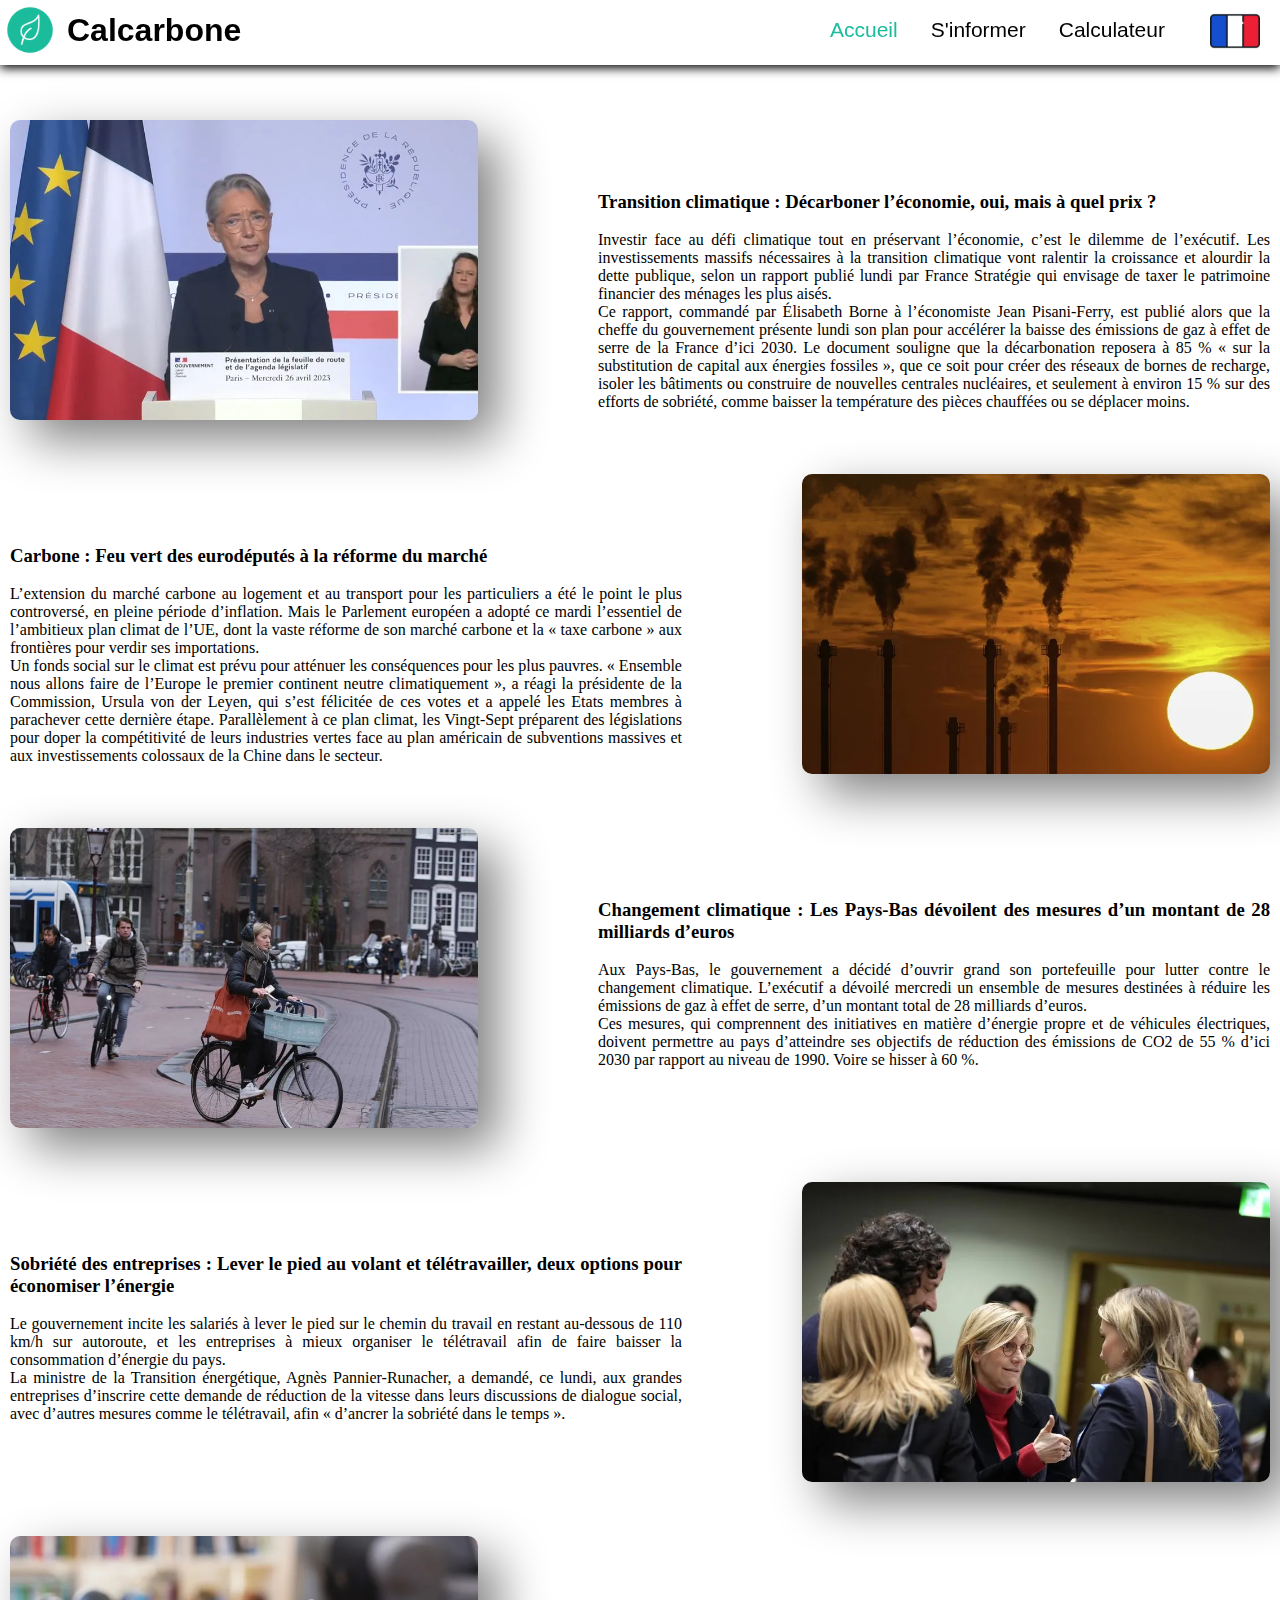
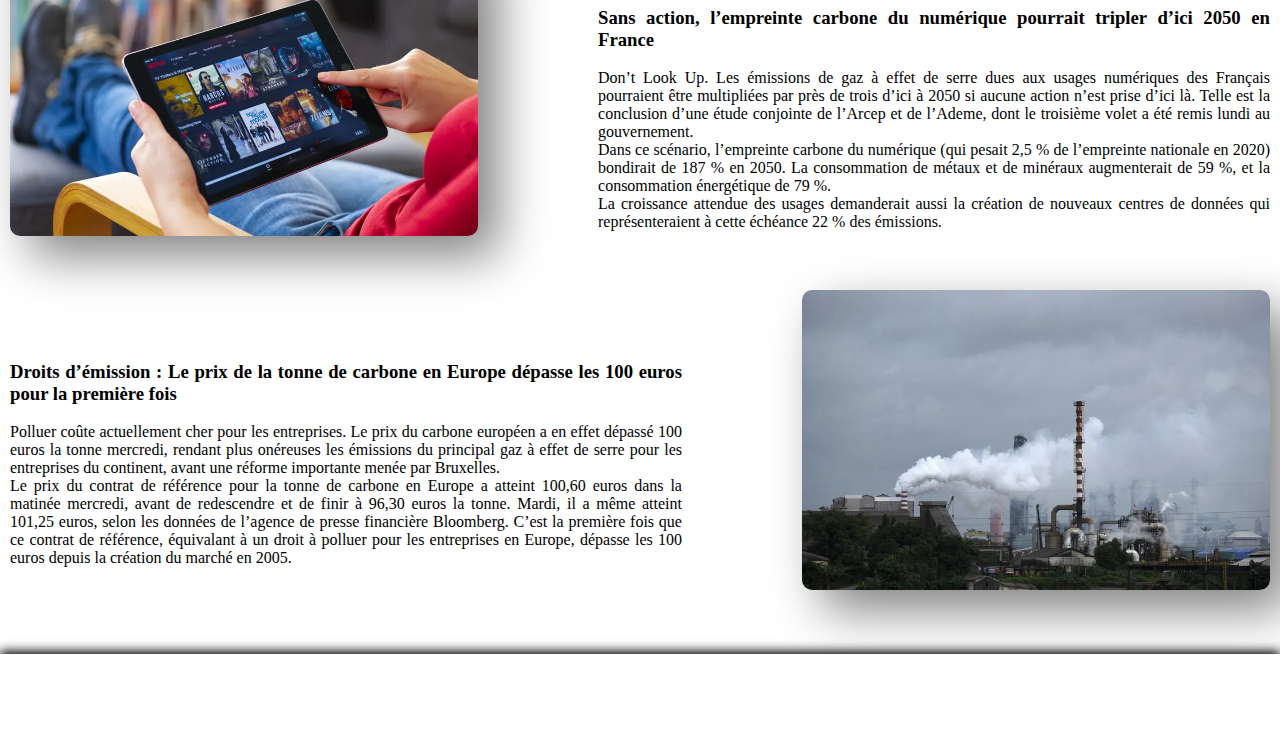
==== HTML/accueil.html @ 68f4d606 "Elements graphiques et réorganisation des fichiers" ====
<!DOCTYPE html>
<html lang="fr">
<head>
    <meta charset="UTF-8">
    <meta name="viewport" content="width=device-width, initial-scale=1.0">
    <link rel="stylesheet" href="../CSS/style.css">
    <link href="https://fonts.cdnfonts.com/css/itim" rel="stylesheet">
    <title>Calcarbone - Accueil</title>
</head>
<body>
    <header>
        <div id="Logo-Comp">
            <img src="../Sources/Logos/feuille_logo.png" width="50" height="50">
            <h1 class="Logo">Calcarbone</h1>
        </div>
        <div id="Menu_langue">
            <nav class="navi">
            <ul>
                <li><a href="./accueil.html" id="EnCours">Accueil</a></li>
                <li><a href="./informations.html">S'informer</a></li>
                <li><a href="./calculateur.html">Calculateur</a></li>
            </ul>
            </nav>
            <img class="Icon-Menu" src="../Sources/Logos/Logo_Menu.svg.png" alt="Menu" onclick="">
            <img class="langue" src="../Sources/Logos/france.png">
        </div>
    </header>
    <section class="sectionNews">
        <a href="https://www.20minutes.fr/planete/4037863-20230522-transition-climatique-decarboner-economie-oui-prix">
            <img src="../Sources/Articles/IMG_Act1.png" alt="Actualité 1">
        </a>
        <div class="text-left">
            <h3>Transition climatique : Décarboner l’économie, oui, mais à quel prix ?</h3>
            <p> Investir face au défi climatique tout en préservant l’économie, c’est le dilemme de l’exécutif. Les investissements massifs nécessaires à la transition climatique vont ralentir la croissance et alourdir la dette publique, selon un rapport publié lundi par France Stratégie qui envisage de taxer le patrimoine financier des ménages les plus aisés.<br>
                Ce rapport, commandé par Élisabeth Borne à l’économiste Jean Pisani-Ferry, est publié alors que la cheffe du gouvernement présente lundi son plan pour accélérer la baisse des émissions de gaz à effet de serre de la France d’ici 2030. Le document souligne que la décarbonation reposera à 85 % « sur la substitution de capital aux énergies fossiles », que ce soit pour créer des réseaux de bornes de recharge, isoler les bâtiments ou construire de nouvelles centrales nucléaires, et seulement à environ 15 % sur des efforts de sobriété, comme baisser la température des pièces chauffées ou se déplacer moins.</p>
        </div>
    </section>
    <section class="sectionNews">
        <div class="text-right">
            <h3>Carbone : Feu vert des eurodéputés à la réforme du marché</h3>
            <p> L’extension du marché carbone au logement et au transport pour les particuliers a été le point le plus controversé, en pleine période d’inflation. Mais le Parlement européen a adopté ce mardi l’essentiel de l’ambitieux plan climat de l’UE, dont la vaste réforme de son marché carbone et la « taxe carbone » aux frontières pour verdir ses importations.<br>
                Un fonds social sur le climat est prévu pour atténuer les conséquences pour les plus pauvres. « Ensemble nous allons faire de l’Europe le premier continent neutre climatiquement », a réagi la présidente de la Commission, Ursula von der Leyen, qui s’est félicitée de ces votes et a appelé les Etats membres à parachever cette dernière étape. Parallèlement à ce plan climat, les Vingt-Sept préparent des législations pour doper la compétitivité de leurs industries vertes face au plan américain de subventions massives et aux investissements colossaux de la Chine dans le secteur.
            </p>
        </div>
        <a href="https://www.20minutes.fr/planete/4033201-20230418-climat-feu-vert-eurodeputes-reforme-marche-carbone">
            <img src="../Sources/Articles/IMG_Act2.png" alt="Actualité 2">
        </a>
    </section>
    <section class="sectionNews">
        <a href="https://www.20minutes.fr/planete/4037863-20230522-transition-climatique-decarboner-economie-oui-prix">
            <img src="../Sources/Articles/IMG_Act3.png" alt="Actualité 3">
        </a>
        <div class="text-left">
            <h3>Changement climatique : Les Pays-Bas dévoilent des mesures d’un montant de 28 milliards d’euros</h3>
            <p>
                Aux Pays-Bas, le gouvernement a décidé d’ouvrir grand son portefeuille pour lutter contre le changement climatique. L’exécutif a dévoilé mercredi un ensemble de mesures destinées à réduire les émissions de gaz à effet de serre, d’un montant total de 28 milliards d’euros.<br>
                Ces mesures, qui comprennent des initiatives en matière d’énergie propre et de véhicules électriques, doivent permettre au pays d’atteindre ses objectifs de réduction des émissions de CO2 de 55 % d’ici 2030 par rapport au niveau de 1990. Voire se hisser à 60 %.
            </p>
        </div>
    </section>
    <section class="sectionNews">
        <div class="text-right">
            <h3>Sobriété des entreprises : Lever le pied au volant et télétravailler, deux options pour économiser l’énergie</h3>
            <p>
                Le gouvernement incite les salariés à lever le pied sur le chemin du travail en restant au-dessous de 110 km/h sur autoroute, et les entreprises à mieux organiser le télétravail afin de faire baisser la consommation d’énergie du pays.<br>
                La ministre de la Transition énergétique, Agnès Pannier-Runacher, a demandé, ce lundi, aux grandes entreprises d’inscrire cette demande de réduction de la vitesse dans leurs discussions de dialogue social, avec d’autres mesures comme le télétravail, afin « d’ancrer la sobriété dans le temps ».
            </p>
        </div>
        <a href="https://www.20minutes.fr/planete/4030942-20230403-sobriete-entreprises-lever-pied-volant-teletravailler-deux-options-economiser-energie">
            <img src="../Sources/Articles/IMG_Act4.png" alt="Actualité 4">
        </a>
    </section>
    <section class="sectionNews">
        <a href="https://www.20minutes.fr/planete/environnement/4026677-20230306-action-empreinte-carbone-numerique-pourrait-tripler-2050-france">
            <img src="../Sources/Articles/IMG_Act5.png" alt="Actualité 5">
        </a>
        <div class="text-left">
            <h3>Sans action, l’empreinte carbone du numérique pourrait tripler d’ici 2050 en France</h3>
            <p>
                Don’t Look Up. Les émissions de gaz à effet de serre dues aux usages numériques des Français pourraient être multipliées par près de trois d’ici à 2050 si aucune action n’est prise d’ici là. Telle est la conclusion d’une étude conjointe de l’Arcep et de l’Ademe, dont le troisième volet a été remis lundi au gouvernement.<br>
                Dans ce scénario, l’empreinte carbone du numérique (qui pesait 2,5 % de l’empreinte nationale en 2020) bondirait de 187 % en 2050. La consommation de métaux et de minéraux augmenterait de 59 %, et la consommation énergétique de 79 %.<br>
                La croissance attendue des usages demanderait aussi la création de nouveaux centres de données qui représenteraient à cette échéance 22 % des émissions.
            </p>
        </div>
        
    </section>
    <section class="sectionNews">
        <div class="text-right">
            <h3>Droits d’émission : Le prix de la tonne de carbone en Europe dépasse les 100 euros pour la première fois</h3>
            <p> 
                Polluer coûte actuellement cher pour les entreprises. Le prix du carbone européen a en effet dépassé 100 euros la tonne mercredi, rendant plus onéreuses les émissions du principal gaz à effet de serre pour les entreprises du continent, avant une réforme importante menée par Bruxelles.<br>
                Le prix du contrat de référence pour la tonne de carbone en Europe a atteint 100,60 euros dans la matinée mercredi, avant de redescendre et de finir à 96,30 euros la tonne. Mardi, il a même atteint 101,25 euros, selon les données de l’agence de presse financière Bloomberg. C’est la première fois que ce contrat de référence, équivalant à un droit à polluer pour les entreprises en Europe, dépasse les 100 euros depuis la création du marché en 2005.
            </p>
        </div>
        <a href="Droits d’émission : Le prix de la tonne de carbone en Europe dépasse les 100 euros pour la première fois">
            <img src="../Sources/Articles/IMG_Act6.png" alt="Actualité 6">
        </a>
    </section>
    <footer></footer>
</body>
</html>
---- CSS/style.css ----
/* Import des feuilles de style spécifiques au pages */

@import url(accueil.css);
@import url(informations.css);
@import url(calculateur.css);
@import url(APropos.css);
@import url(sources.css);

/* Styles communs à toutes les pages */

header{
    box-shadow: 0 3px 10px black;
    width: 100%;
    height: 65px;
    display: flex;
    justify-content: space-between;
    position: fixed;
    top: 0px;
    background-color: white;
}

    #Logo-Comp{
        padding: 5px 0 0 5px;
        width: 300px;
    }

    .Logo{
        display: inline-block;
        position: relative;
        bottom: 14px;
        left: 8px;
        font-family: 'Itim', sans-serif;
    }

    .navi{
        width: 355px;
        text-decoration: none;
        position: relative;
        bottom: 5px;
        margin-right: 35px;
    }

        .navi ul{
            display: flex;
            justify-content: space-between;
            list-style-type: none;
            font-family: 'Itim', sans-serif;
            font-size: 21px;
            position: relative;
            bottom: 3px;
            padding: 0;
        }

        .navi ul li{
            padding: 5px 10px 5px 10px;
        }

        .navi ul li:hover{
            box-shadow: 3px 3px 7px black;
            border-radius: 30px;
        }

        .navi a{
            text-decoration: none;
            color: black;
        }

    #EnCours{
        color: rgba(26, 188, 156, 1);
    }

    .Icon-Menu {
        display: none;
    }

    .langue{
        padding: 6px 0 0 0;
        width: 50px;
        height: 50px;
    }

    #Menu_langue{
        display: flex;
        justify-content: right;
        width: 490px;
        padding: 0 20px 0 0;
    }

body {
    margin: 80px 0px 0px 0px;
    position: absolute;
    width: 100%;
}

footer {
    position: relative;
    display: flex;
    justify-content: space-between;
    height: 100px;
    width: auto;
    background-color: white;
    box-shadow: 0 -3px 10px black;
    top: 20px;
}

    footer a {
        text-decoration: none;
        color: rgba(26, 188, 156, 1);
    }

@media screen and (max-width: 1000px) {
    header .navi {
        display: none;
    }

    .Icon-Menu {
        display: block;
        width: 30px;
        height: 30px;
        margin: auto 20px auto 0;
    }

}
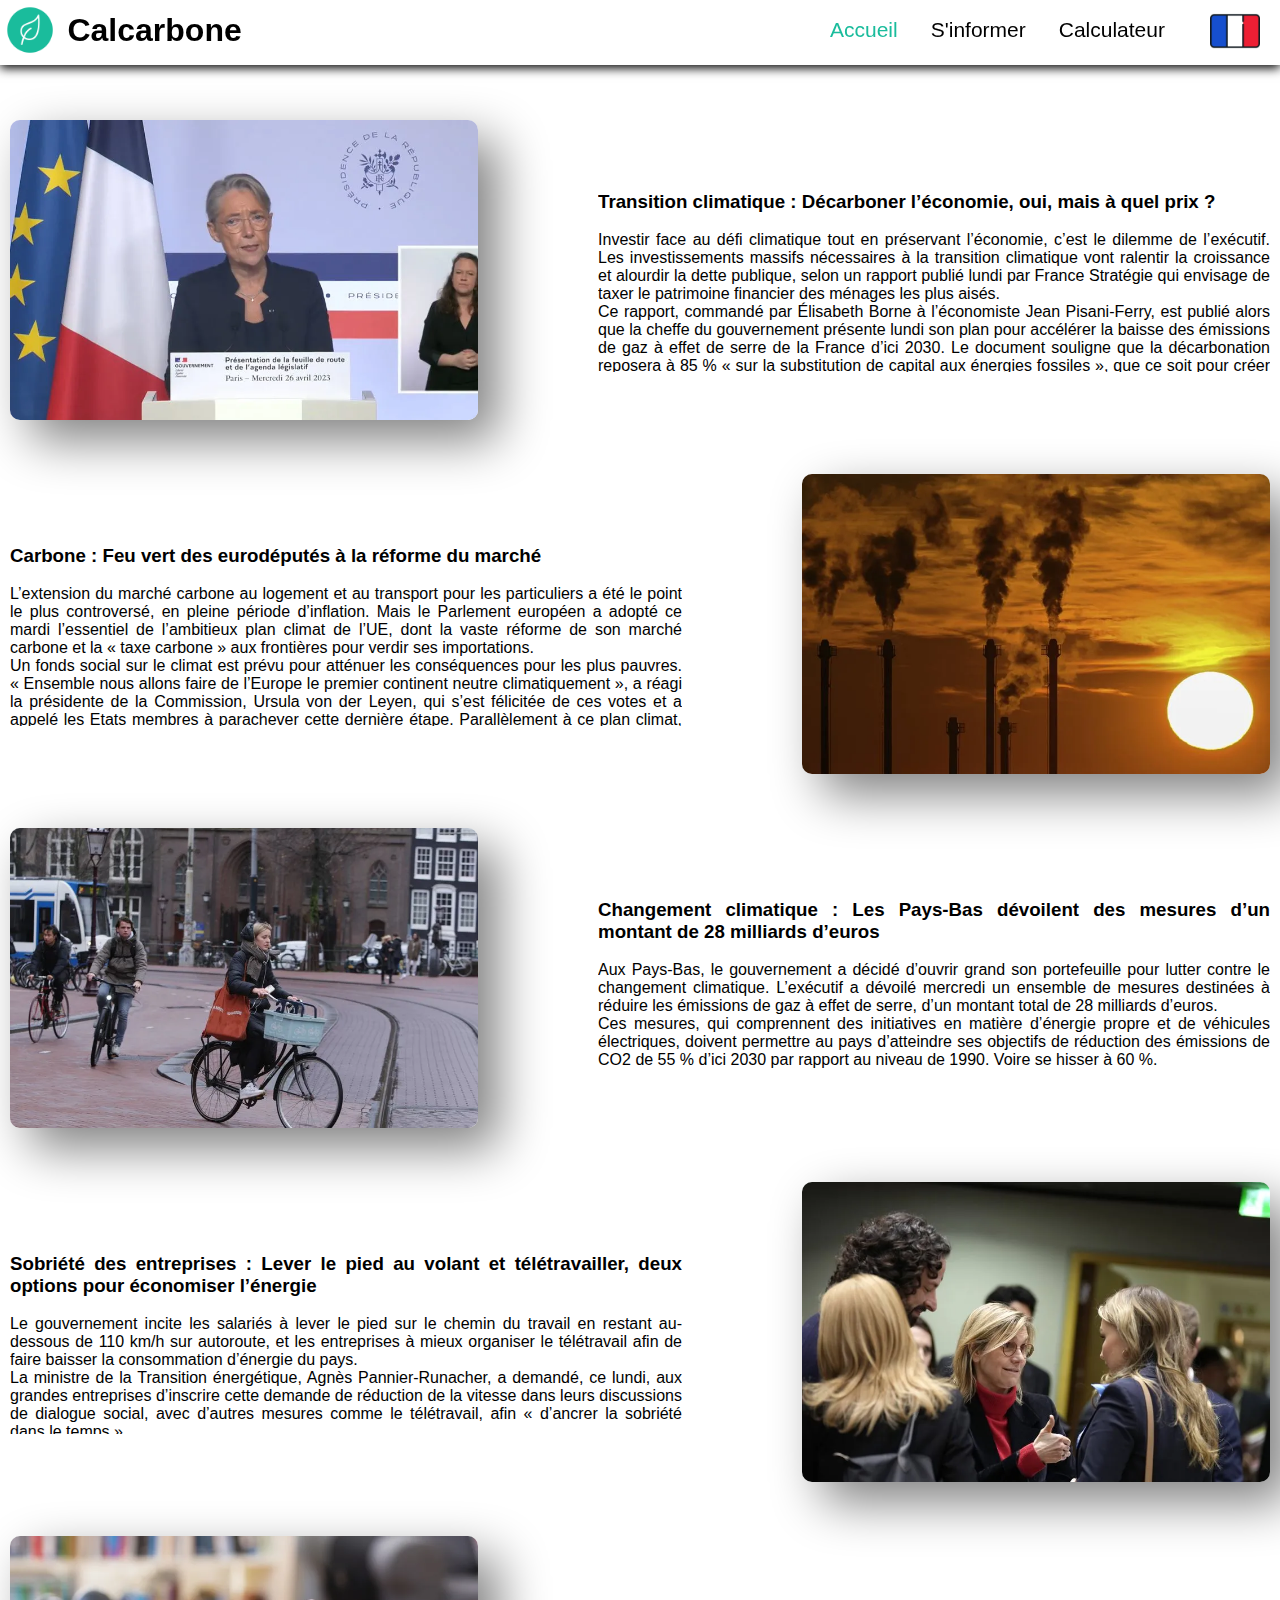
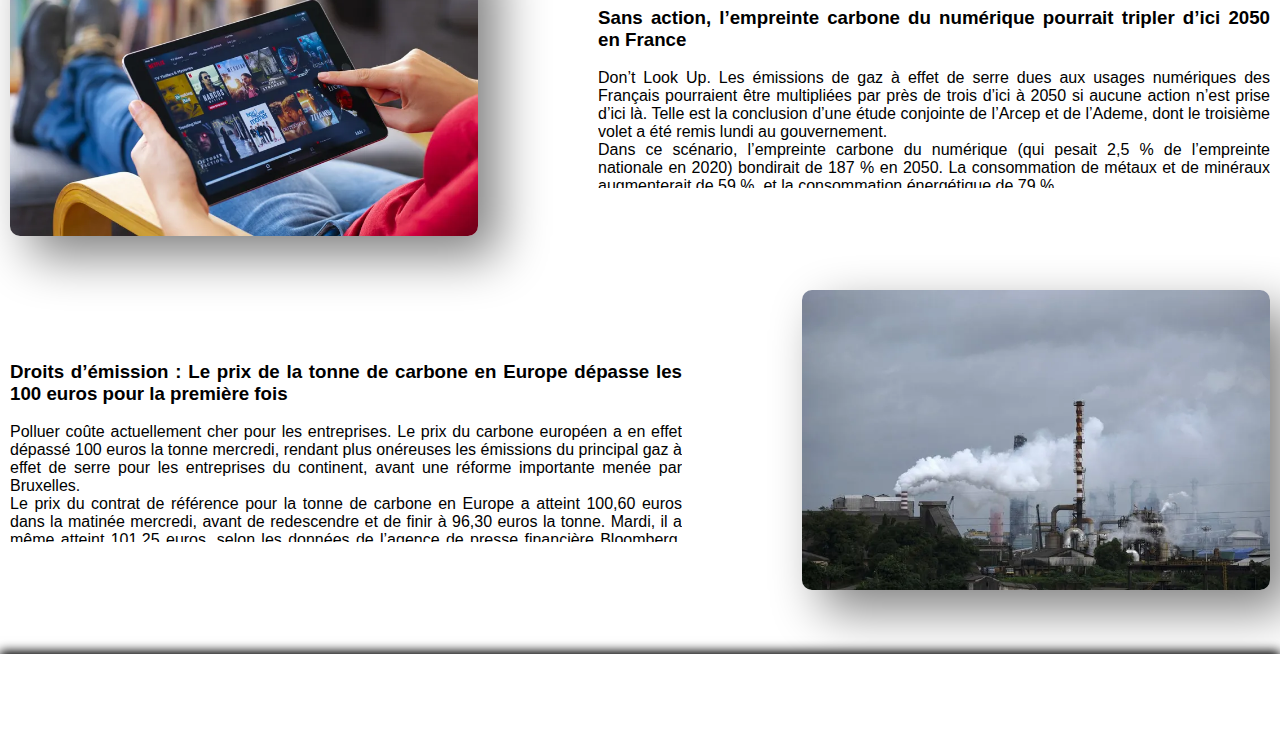
==== commit e4e5ad5f: "Création de la page calculateur, passage au W3C" ====
--- a/HTML/accueil.html
+++ b/HTML/accueil.html
@@ -10,7 +10,7 @@
 <body>
     <header>
         <div id="Logo-Comp">
-            <img src="../Sources/Logos/feuille_logo.png" width="50" height="50">
+            <img src="../Sources/Logos/feuille_logo.png" width="50" height="50" alt="">
             <h1 class="Logo">Calcarbone</h1>
         </div>
         <div id="Menu_langue">
@@ -22,7 +22,7 @@
             </ul>
             </nav>
             <img class="Icon-Menu" src="../Sources/Logos/Logo_Menu.svg.png" alt="Menu" onclick="">
-            <img class="langue" src="../Sources/Logos/france.png">
+            <img class="langue" src="../Sources/Logos/france.png"  alt="Langage">
         </div>
     </header>
     <section class="sectionNews">
@@ -92,7 +92,7 @@
                 Le prix du contrat de référence pour la tonne de carbone en Europe a atteint 100,60 euros dans la matinée mercredi, avant de redescendre et de finir à 96,30 euros la tonne. Mardi, il a même atteint 101,25 euros, selon les données de l’agence de presse financière Bloomberg. C’est la première fois que ce contrat de référence, équivalant à un droit à polluer pour les entreprises en Europe, dépasse les 100 euros depuis la création du marché en 2005.
             </p>
         </div>
-        <a href="Droits d’émission : Le prix de la tonne de carbone en Europe dépasse les 100 euros pour la première fois">
+        <a href="">
             <img src="../Sources/Articles/IMG_Act6.png" alt="Actualité 6">
         </a>
     </section>
--- a/CSS/style.css
+++ b/CSS/style.css
@@ -90,6 +90,7 @@
     margin: 80px 0px 0px 0px;
     position: absolute;
     width: 100%;
+    font-family: 'Itim', sans-serif;
 }
 
 footer {
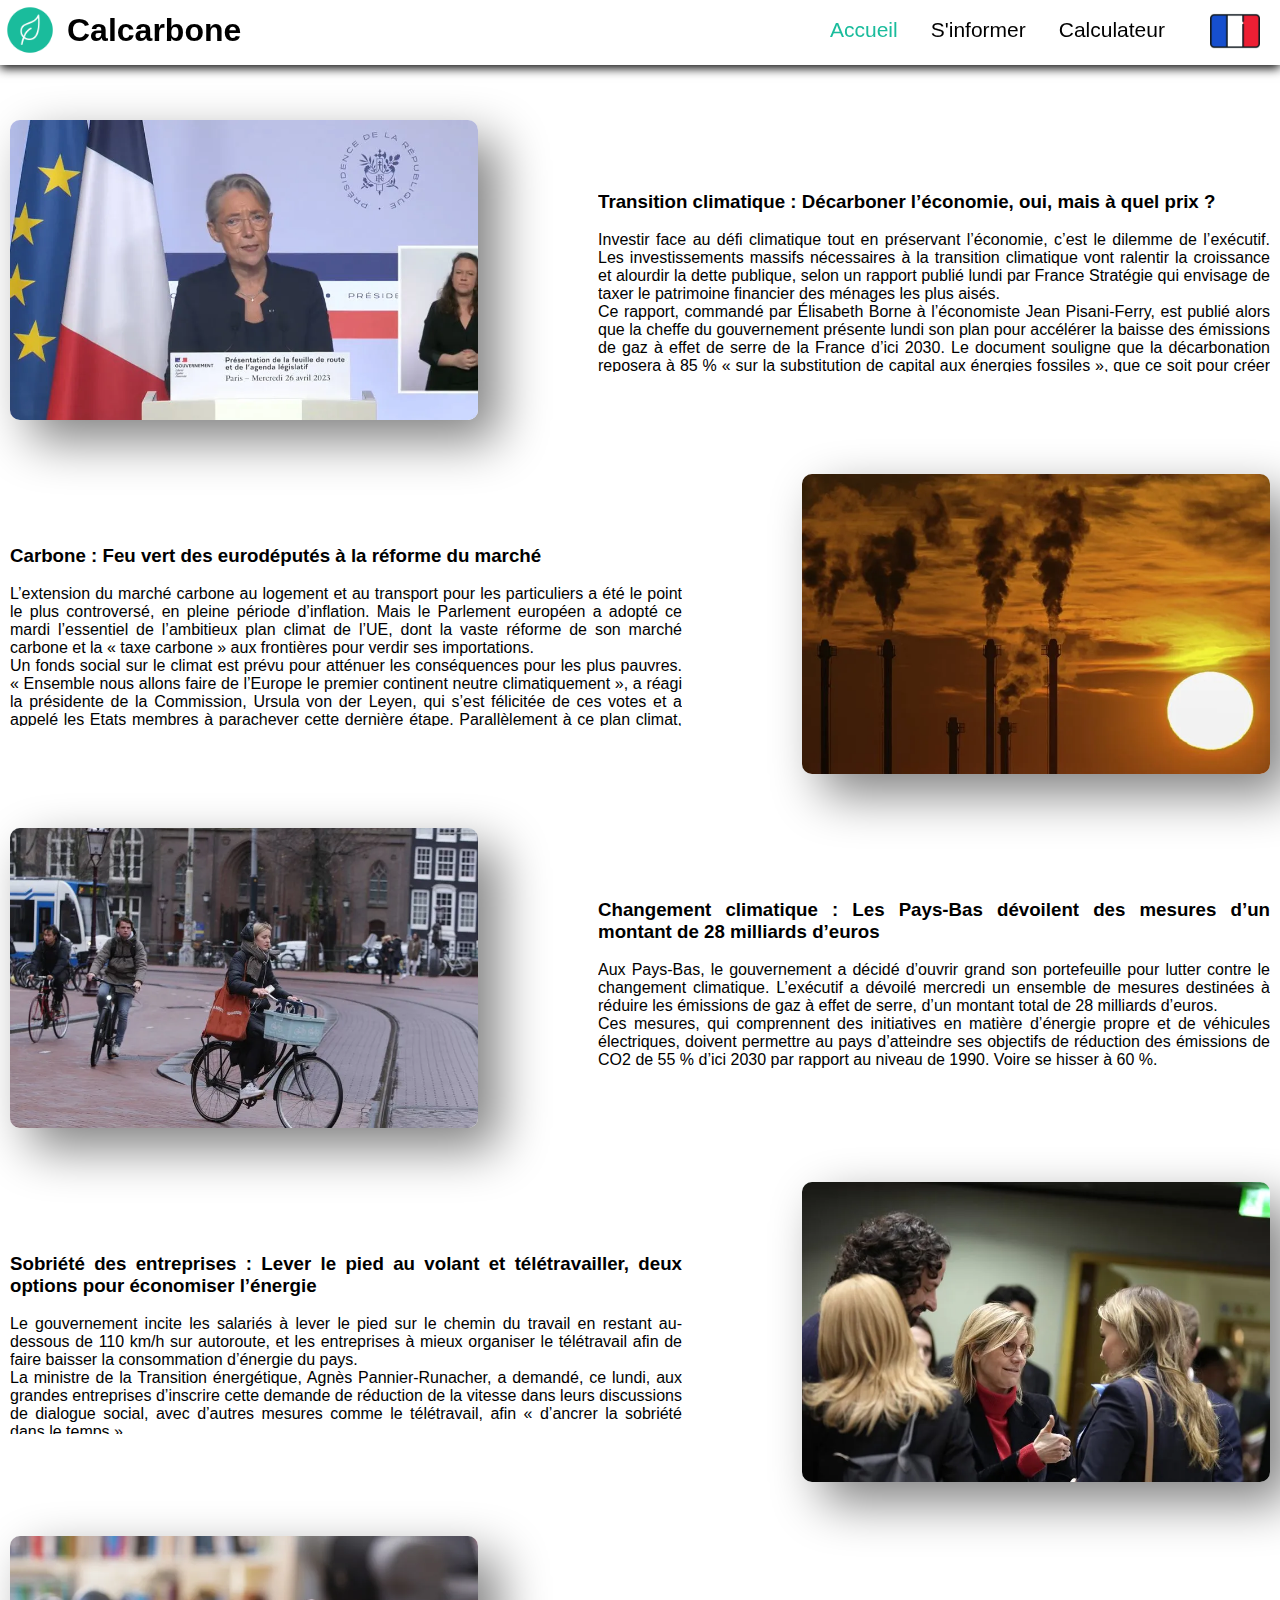
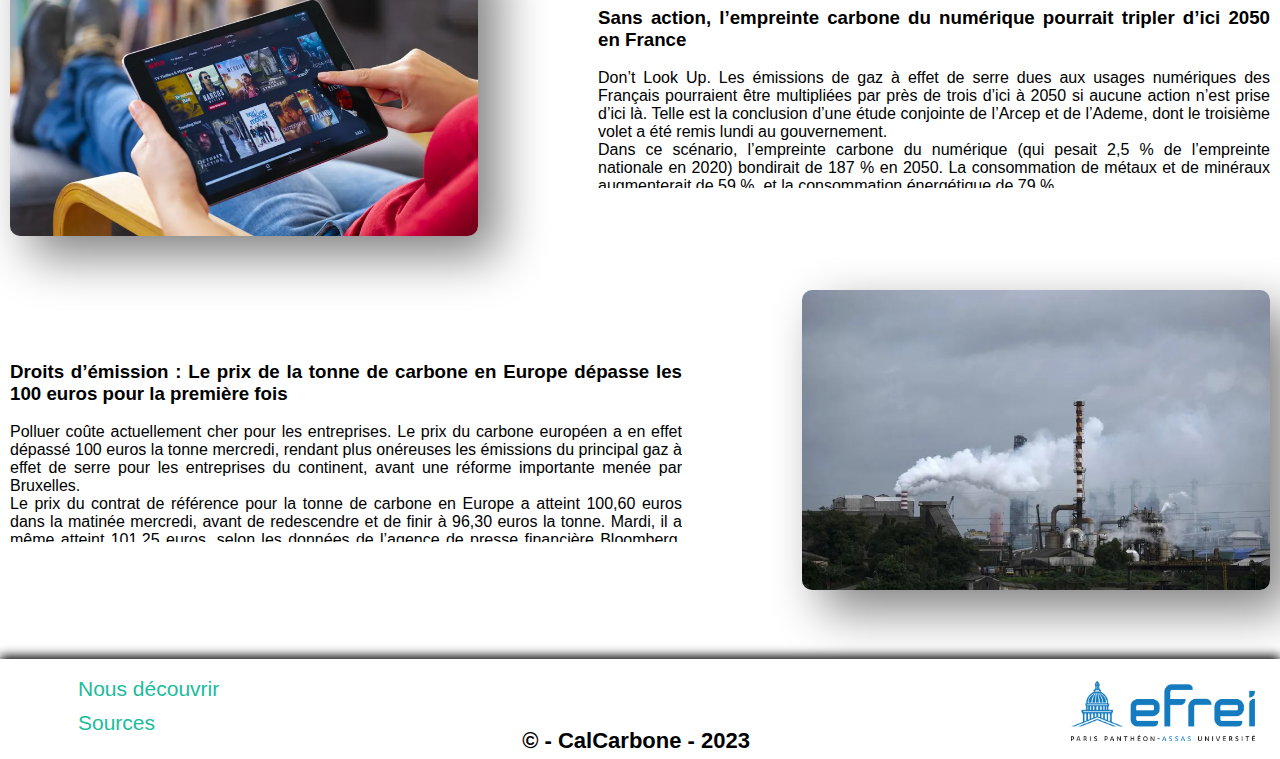
==== commit 551681f9: "Création style footer et mis à jour informations" ====
--- a/HTML/accueil.html
+++ b/HTML/accueil.html
@@ -10,11 +10,11 @@
 <body>
     <header>
         <div id="Logo-Comp">
-            <img src="../Sources/Logos/feuille_logo.png" width="50" height="50" alt="">
+            <img src="../Sources/Logos/feuille_logo.png" width="50" height="50">
             <h1 class="Logo">Calcarbone</h1>
         </div>
         <div id="Menu_langue">
-            <nav class="navi">
+            <nav class="navi_haut">
             <ul>
                 <li><a href="./accueil.html" id="EnCours">Accueil</a></li>
                 <li><a href="./informations.html">S'informer</a></li>
@@ -22,7 +22,7 @@
             </ul>
             </nav>
             <img class="Icon-Menu" src="../Sources/Logos/Logo_Menu.svg.png" alt="Menu" onclick="">
-            <img class="langue" src="../Sources/Logos/france.png"  alt="Langage">
+            <img class="langue" src="../Sources/Logos/france.png">
         </div>
     </header>
     <section class="sectionNews">
@@ -92,10 +92,21 @@
                 Le prix du contrat de référence pour la tonne de carbone en Europe a atteint 100,60 euros dans la matinée mercredi, avant de redescendre et de finir à 96,30 euros la tonne. Mardi, il a même atteint 101,25 euros, selon les données de l’agence de presse financière Bloomberg. C’est la première fois que ce contrat de référence, équivalant à un droit à polluer pour les entreprises en Europe, dépasse les 100 euros depuis la création du marché en 2005.
             </p>
         </div>
-        <a href="">
+        <a href="Droits d’émission : Le prix de la tonne de carbone en Europe dépasse les 100 euros pour la première fois">
             <img src="../Sources/Articles/IMG_Act6.png" alt="Actualité 6">
         </a>
     </section>
-    <footer></footer>
+    <footer>
+        <nav class="navi_bas">
+            <ul>
+                <li><a href="./APropos.html">Nous découvrir</a></li>
+                <li><a href="./sources.html">Sources</a></li>
+            </ul>
+        </nav>
+        <div class="copyright">
+            <p>© - CalCarbone - 2023</p>
+        </div>
+        <img class="logo_efrei" src="../Sources/Logos/Logo_Efrei.png">
+    </footer>
 </body>
 </html>--- a/CSS/style.css
+++ b/CSS/style.css
@@ -32,15 +32,14 @@
         font-family: 'Itim', sans-serif;
     }
 
-    .navi{
+    .navi_haut{
         width: 355px;
-        text-decoration: none;
         position: relative;
         bottom: 5px;
         margin-right: 35px;
     }
 
-        .navi ul{
+        .navi_haut ul{
             display: flex;
             justify-content: space-between;
             list-style-type: none;
@@ -51,16 +50,16 @@
             padding: 0;
         }
 
-        .navi ul li{
+        .navi_haut ul li{
             padding: 5px 10px 5px 10px;
         }
 
-        .navi ul li:hover{
+        .navi_haut ul li:hover{
             box-shadow: 3px 3px 7px black;
             border-radius: 30px;
         }
 
-        .navi a{
+        .navi_haut a{
             text-decoration: none;
             color: black;
         }
@@ -90,7 +89,6 @@
     margin: 80px 0px 0px 0px;
     position: absolute;
     width: 100%;
-    font-family: 'Itim', sans-serif;
 }
 
 footer {
@@ -101,12 +99,52 @@
     width: auto;
     background-color: white;
     box-shadow: 0 -3px 10px black;
-    top: 20px;
+    top: 25px;
 }
+    .navi_bas{
+        position: relative;
+        left: 28px;
+        height: 80px;
+        top: 13px;
+    }
 
-    footer a {
-        text-decoration: none;
-        color: rgba(26, 188, 156, 1);
+        .navi_bas ul{
+            list-style-type: none;
+            font-family: 'Itim', sans-serif;
+            font-size: 21px;
+            margin: 0;
+        }
+
+        .navi_bas a {
+            text-decoration: none;
+            color: rgba(26, 188, 156, 1);
+        }
+
+        .navi_bas ul li{
+            padding: 5px 10px 5px 10px;
+        }
+
+        .navi_bas ul li:hover{
+            box-shadow: 3px 3px 7px black;
+            border-radius: 30px;
+        }
+    
+    .copyright{
+        position: relative;
+        top: 69px;
+        height: 30px;
+    }
+
+        .copyright p{
+            font-family: 'Itim', sans-serif;
+            font-size: 22px;
+            font-weight: bold;
+            margin: 0;
+        }
+
+    .logo_efrei{
+        height: 60px;
+        padding: 22px 25px 0 0;
     }
 
 @media screen and (max-width: 1000px) {
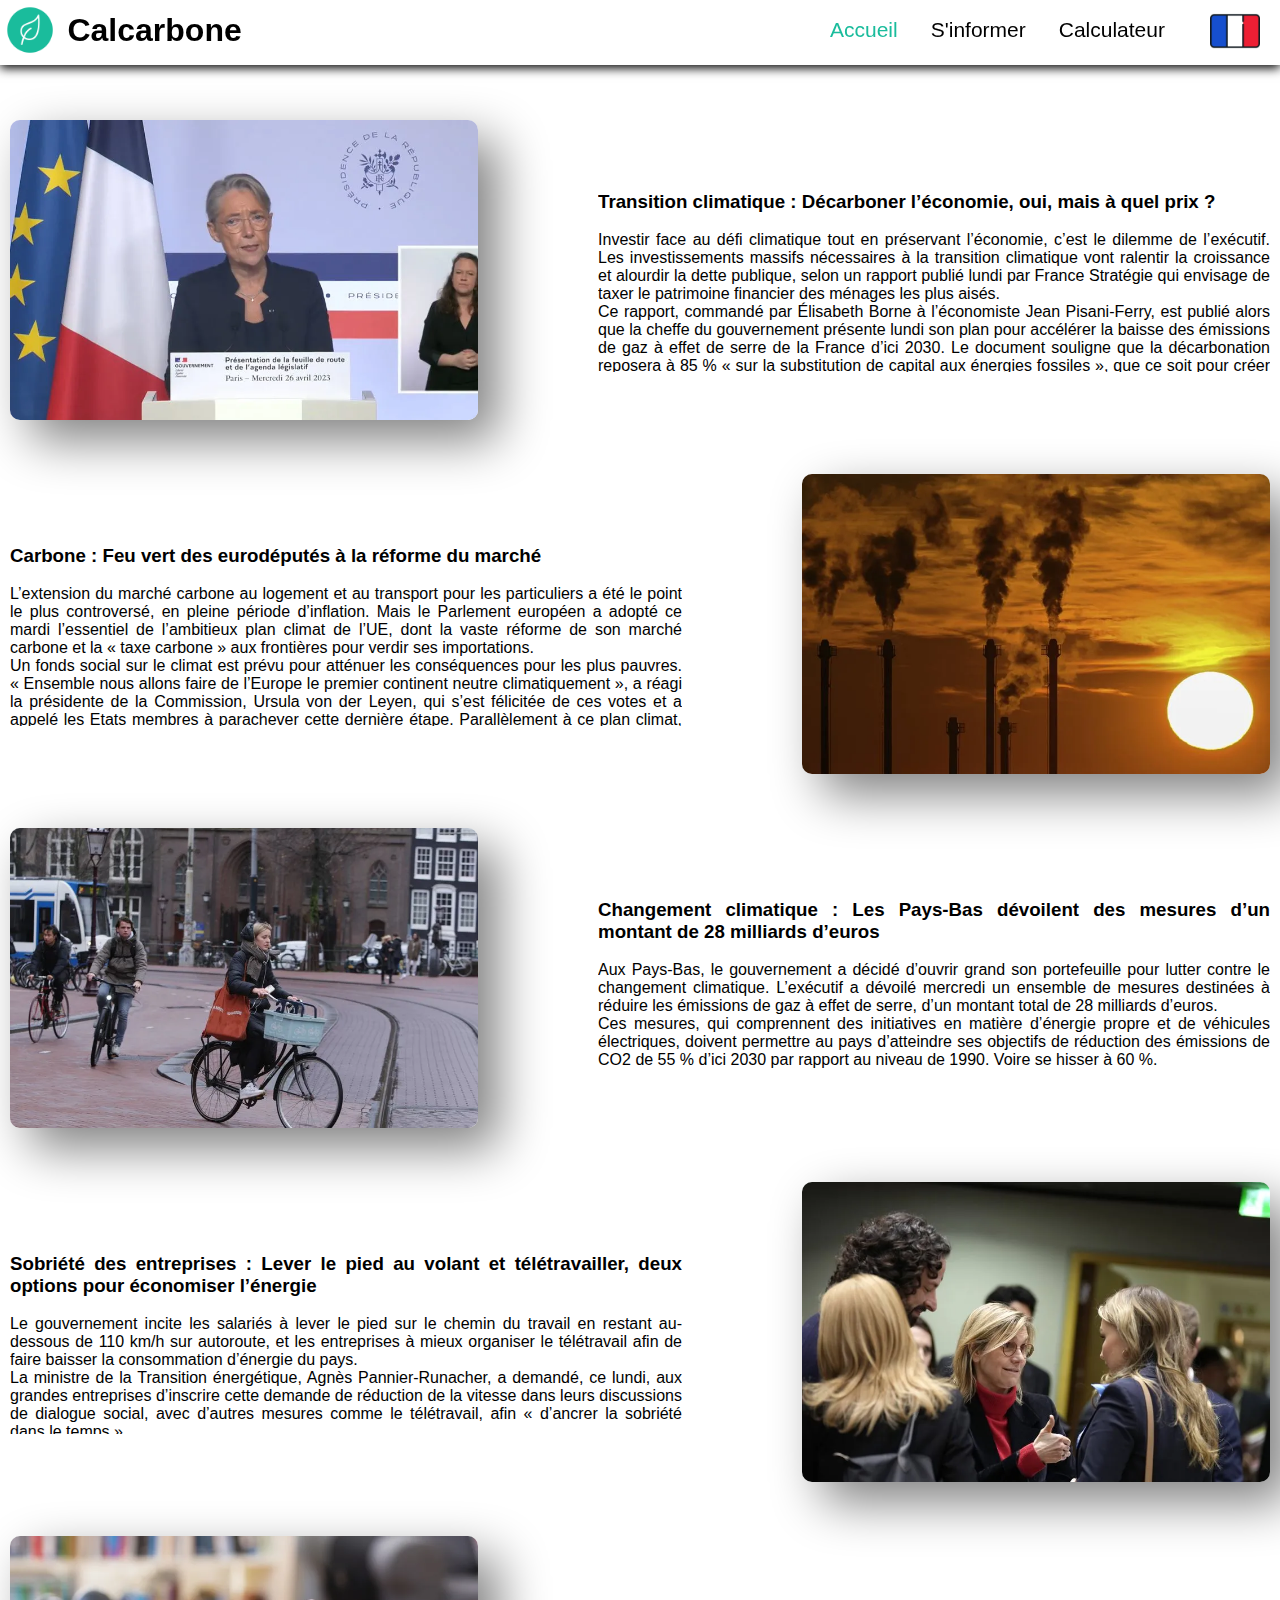
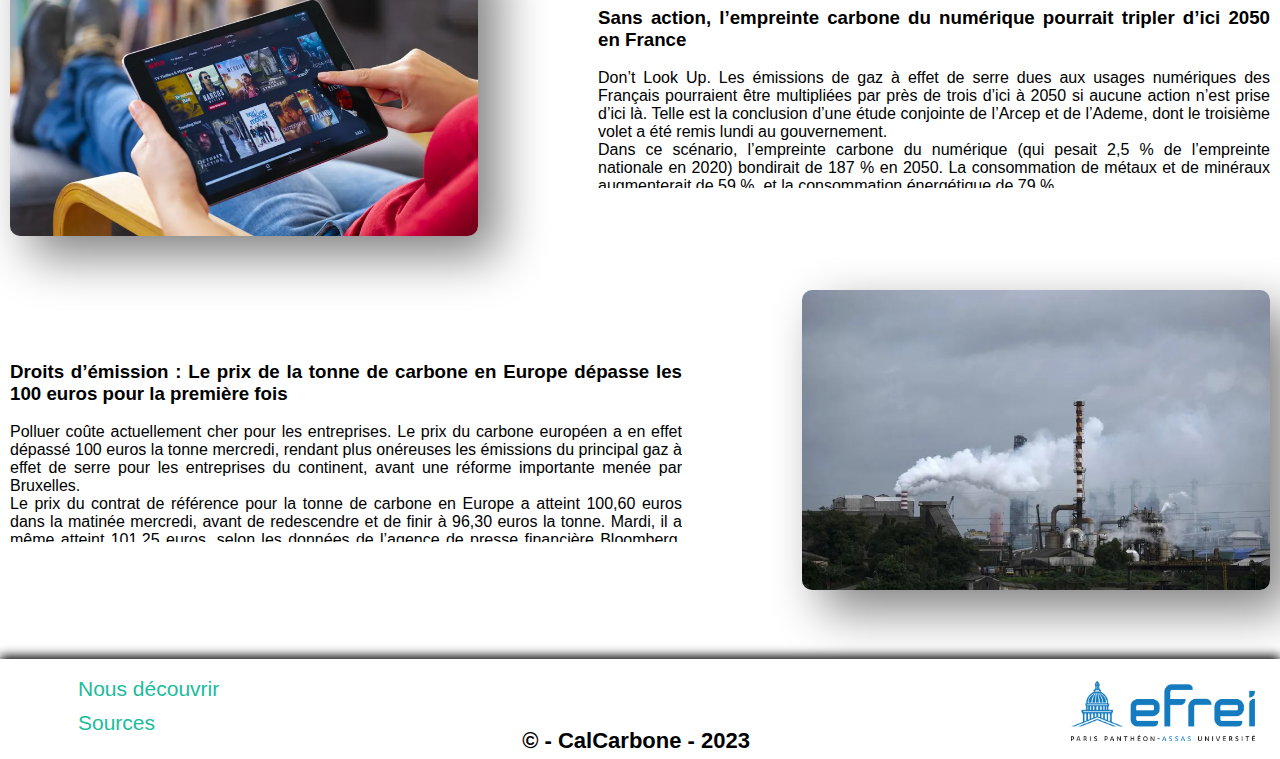
==== commit 807c92b0: "Merge branch 'main' into dev_Nathan" ====
--- a/HTML/accueil.html
+++ b/HTML/accueil.html
@@ -10,7 +10,7 @@
 <body>
     <header>
         <div id="Logo-Comp">
-            <img src="../Sources/Logos/feuille_logo.png" width="50" height="50">
+            <img src="../Sources/Logos/feuille_logo.png" width="50" height="50" alt="">
             <h1 class="Logo">Calcarbone</h1>
         </div>
         <div id="Menu_langue">
@@ -22,7 +22,7 @@
             </ul>
             </nav>
             <img class="Icon-Menu" src="../Sources/Logos/Logo_Menu.svg.png" alt="Menu" onclick="">
-            <img class="langue" src="../Sources/Logos/france.png">
+            <img class="langue" src="../Sources/Logos/france.png"  alt="Langage">
         </div>
     </header>
     <section class="sectionNews">
@@ -92,7 +92,7 @@
                 Le prix du contrat de référence pour la tonne de carbone en Europe a atteint 100,60 euros dans la matinée mercredi, avant de redescendre et de finir à 96,30 euros la tonne. Mardi, il a même atteint 101,25 euros, selon les données de l’agence de presse financière Bloomberg. C’est la première fois que ce contrat de référence, équivalant à un droit à polluer pour les entreprises en Europe, dépasse les 100 euros depuis la création du marché en 2005.
             </p>
         </div>
-        <a href="Droits d’émission : Le prix de la tonne de carbone en Europe dépasse les 100 euros pour la première fois">
+        <a href="">
             <img src="../Sources/Articles/IMG_Act6.png" alt="Actualité 6">
         </a>
     </section>
--- a/CSS/style.css
+++ b/CSS/style.css
@@ -89,6 +89,7 @@
     margin: 80px 0px 0px 0px;
     position: absolute;
     width: 100%;
+    font-family: 'Itim', sans-serif;
 }
 
 footer {
